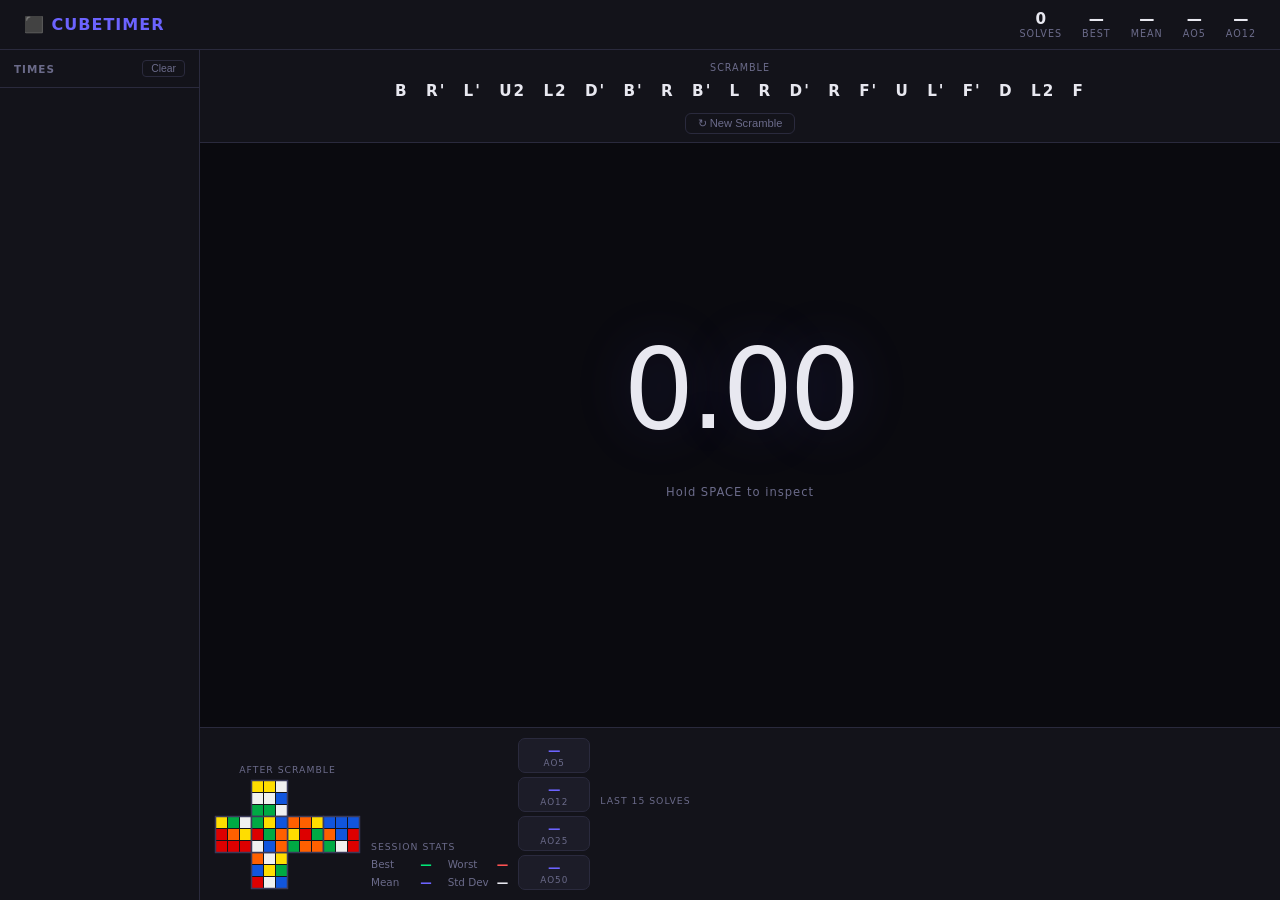
==== Final/index.html @ 97ad42c2 "Create index.html" ====
<!DOCTYPE html>
<html lang="en">
<head>
<meta charset="UTF-8">
<meta name="viewport" content="width=device-width, initial-scale=1.0">
<title>Rubik's Cube Timer</title>
<style>
  * { margin: 0; padding: 0; box-sizing: border-box; }
  :root {
    --bg: #0a0a0f; --surface: #13131a; --surface2: #1c1c28;
    --accent: #6c63ff; --accent2: #ff6584;
    --text: #e8e8f0; --muted: #6b6b8a; --green: #00e676;
    --red: #ff5252; --yellow: #ffd740; --border: #2a2a3d;
  }
  body { background:var(--bg); color:var(--text); font-family:'Segoe UI',system-ui,sans-serif; height:100vh; overflow:hidden; user-select:none; }
  #app { display:flex; flex-direction:column; height:100vh; }

  header {
    display:flex; align-items:center; justify-content:space-between;
    padding:10px 24px; background:var(--surface);
    border-bottom:1px solid var(--border); z-index:10; flex-shrink:0;
  }
  .logo { font-size:1rem; font-weight:700; color:var(--accent); letter-spacing:1px; }
  .session-stats { display:flex; gap:20px; }
  .stat { text-align:center; }
  .stat-val { font-size:.95rem; font-weight:700; }
  .stat-lbl { font-size:.6rem; color:var(--muted); text-transform:uppercase; letter-spacing:1px; }

  .main { display:flex; flex:1; overflow:hidden; }

  /* SIDEBAR */
  .sidebar {
    width:200px; min-width:200px; background:var(--surface);
    border-right:1px solid var(--border); display:flex; flex-direction:column; overflow:hidden;
  }
  .sidebar-header {
    padding:10px 14px; font-size:.65rem; font-weight:700; color:var(--muted);
    text-transform:uppercase; letter-spacing:1px; border-bottom:1px solid var(--border);
    display:flex; justify-content:space-between; align-items:center; flex-shrink:0;
  }
  .clear-btn {
    background:none; border:1px solid var(--border); color:var(--muted);
    padding:2px 8px; border-radius:4px; cursor:pointer; font-size:.65rem; transition:all .2s;
  }
  .clear-btn:hover { border-color:var(--red); color:var(--red); }
  .times-list { flex:1; overflow-y:auto; padding:6px; }
  .times-list::-webkit-scrollbar { width:4px; }
  .times-list::-webkit-scrollbar-thumb { background:var(--border); border-radius:2px; }
  .time-entry {
    display:flex; justify-content:space-between; align-items:center;
    padding:5px 8px; border-radius:6px; margin-bottom:3px;
    border:1px solid transparent; transition:background .15s;
  }
  .time-entry:hover { background:var(--surface2); border-color:var(--border); }
  .time-entry.best { border-color:rgba(0,230,118,.3); background:rgba(0,230,118,.05); }
  .time-entry.worst { border-color:rgba(255,82,82,.2); }
  .entry-num { font-size:.6rem; color:var(--muted); width:20px; }
  .entry-time { font-size:.82rem; font-weight:600; font-variant-numeric:tabular-nums; }
  .entry-time.best { color:var(--green); }
  .entry-time.worst { color:var(--red); }
  .entry-del { background:none; border:none; color:var(--muted); cursor:pointer; font-size:.7rem; padding:2px 4px; border-radius:3px; opacity:0; transition:opacity .2s; }
  .time-entry:hover .entry-del { opacity:1; }
  .entry-del:hover { color:var(--red); }

  /* CENTER */
  .center { flex:1; display:flex; flex-direction:column; align-items:center; overflow:hidden; position:relative; }

  /* TOP: scramble */
  .scramble-area {
    width:100%; padding:12px 20px 8px; text-align:center;
    background:var(--surface); border-bottom:1px solid var(--border); flex-shrink:0; z-index:5;
  }
  .scramble-label { font-size:.6rem; color:var(--muted); text-transform:uppercase; letter-spacing:1px; margin-bottom:4px; }
  .scramble-moves { font-size:.95rem; font-weight:600; letter-spacing:2px; line-height:1.7; }
  .scramble-move { display:inline-block; padding:1px 4px; margin:1px; border-radius:4px; transition:all .3s; }
  .scramble-move.highlight { background:var(--accent); color:white; }
  .new-scramble-btn {
    margin-top:6px; background:none; border:1px solid var(--border); color:var(--muted);
    padding:3px 12px; border-radius:6px; cursor:pointer; font-size:.7rem; transition:all .2s;
  }
  .new-scramble-btn:hover { border-color:var(--accent); color:var(--accent); }

  /* TIMER AREA */
  .timer-area {
    flex:1; display:flex; flex-direction:column; align-items:center; justify-content:center;
    position:relative; width:100%;
  }

  .inspect-ring {
    position:absolute; width:240px; height:240px; border-radius:50%;
    border:3px solid var(--border); pointer-events:none; opacity:0; transition:opacity .3s;
  }
  .inspect-ring.visible { opacity:1; }
  .inspect-ring svg { position:absolute; top:0; left:0; transform:rotate(-90deg); }
  .inspect-progress {
    stroke-dasharray:722; stroke-dashoffset:722;
    stroke:var(--yellow); stroke-width:3; fill:none; stroke-linecap:round; transition:stroke .3s;
  }

  .timer-display {
    font-size:7rem; font-weight:200; font-variant-numeric:tabular-nums;
    letter-spacing:-4px; line-height:1; color:var(--text);
    text-shadow:0 0 60px rgba(108,99,255,.2); transition:color .1s; position:relative; z-index:1;
  }
  .timer-display.ready { color:var(--green); text-shadow:0 0 60px rgba(0,230,118,.3); }
  .timer-display.inspecting { color:var(--yellow); text-shadow:0 0 60px rgba(255,215,64,.3); }

  .last-time-display { font-size:1.1rem; color:var(--muted); margin-top:6px; font-variant-numeric:tabular-nums; min-height:1.5em; }
  .last-time-display span { color:var(--accent2); font-weight:600; }

  .timer-hint { font-size:.72rem; color:var(--muted); margin-top:8px; letter-spacing:1px; }

  /* Penalty row — sits below hint, always visible space */
  .penalty-row { display:flex; gap:8px; margin-top:10px; min-height:28px; }
  .pen-btn {
    background:var(--surface); border:1px solid var(--border); color:var(--muted);
    padding:4px 14px; border-radius:6px; cursor:pointer; font-size:.7rem; transition:all .2s;
    visibility:hidden;
  }
  .pen-btn.show { visibility:visible; }
  .pen-btn:hover { border-color:var(--red); color:var(--red); }
  .pen-btn.active { background:var(--accent); color:white; border-color:var(--accent); }
  .pen-btn.active-red { background:var(--red); color:white; border-color:var(--red); }

  /* BOTTOM STRIP */
  .bottom-strip {
    display:flex; align-items:flex-end; width:100%;
    padding:10px 14px; gap:10px; flex-shrink:0; border-top:1px solid var(--border);
    background:var(--surface);
  }

  /* Cube net */
  .cube-net-wrap { flex-shrink:0; }
  .cube-net-label { font-size:.58rem; color:var(--muted); text-transform:uppercase; letter-spacing:1px; margin-bottom:4px; text-align:center; }
  #cubeCanvas { display:block; }

  /* Stats */
  .stats-panel { flex-shrink:0; }
  .stats-title { font-size:.58rem; color:var(--muted); text-transform:uppercase; letter-spacing:1px; margin-bottom:6px; }
  .stat-grid { display:grid; grid-template-columns:1fr 1fr; gap:4px 16px; }
  .stat-row { display:flex; justify-content:space-between; gap:8px; }
  .stat-row-lbl { font-size:.65rem; color:var(--muted); white-space:nowrap; }
  .stat-row-val { font-size:.72rem; font-weight:700; font-variant-numeric:tabular-nums; white-space:nowrap; }
  .stat-row-val.green { color:var(--green); }
  .stat-row-val.red { color:var(--red); }
  .stat-row-val.accent { color:var(--accent); }

  /* AO chips */
  .ao-chips { display:flex; flex-direction:column; gap:4px; flex-shrink:0; }
  .ao-chip { background:var(--surface2); border:1px solid var(--border); border-radius:7px; padding:4px 10px; text-align:center; min-width:72px; }
  .ao-chip-val { font-size:.78rem; font-weight:700; font-variant-numeric:tabular-nums; color:var(--accent); }
  .ao-chip-lbl { font-size:.55rem; color:var(--muted); text-transform:uppercase; letter-spacing:1px; }

  /* Graph */
  .graph-wrap { flex:1; min-width:0; }
  .graph-title { font-size:.58rem; color:var(--muted); text-transform:uppercase; letter-spacing:1px; margin-bottom:4px; }
  #graph { width:100%; height:80px; display:block; }
</style>
</head>
<body>
<div id="app">
  <header>
    <div class="logo">⬛ CUBETIMER</div>
    <div class="session-stats">
      <div class="stat"><div class="stat-val" id="hdr-count">0</div><div class="stat-lbl">Solves</div></div>
      <div class="stat"><div class="stat-val" id="hdr-best">—</div><div class="stat-lbl">Best</div></div>
      <div class="stat"><div class="stat-val" id="hdr-mean">—</div><div class="stat-lbl">Mean</div></div>
      <div class="stat"><div class="stat-val" id="hdr-ao5">—</div><div class="stat-lbl">Ao5</div></div>
      <div class="stat"><div class="stat-val" id="hdr-ao12">—</div><div class="stat-lbl">Ao12</div></div>
    </div>
  </header>

  <div class="main">
    <div class="sidebar">
      <div class="sidebar-header">
        Times
        <button class="clear-btn" id="clearBtn">Clear</button>
      </div>
      <div class="times-list" id="timesList"></div>
    </div>

    <div class="center" id="centerArea">
      <!-- SCRAMBLE TOP -->
      <div class="scramble-area">
        <div class="scramble-label">Scramble</div>
        <div class="scramble-moves" id="scrambleMoves"></div>
        <button class="new-scramble-btn" id="newScrambleBtn">↻ New Scramble</button>
      </div>

      <!-- TIMER MIDDLE -->
      <div class="timer-area" id="timerArea">
        <div class="inspect-ring" id="inspectRing">
          <svg width="240" height="240">
            <circle class="inspect-progress" id="inspectArc" cx="120" cy="120" r="115"/>
          </svg>
        </div>
        <div class="timer-display" id="timerDisplay">0.00</div>
        <div class="last-time-display" id="lastTimeDisplay"></div>
        <div class="timer-hint" id="timerHint">Hold SPACE to inspect</div>
        <div class="penalty-row" id="penaltyRow">
          <button class="pen-btn" id="pen-ok">OK</button>
          <button class="pen-btn" id="pen-plus2">+2</button>
          <button class="pen-btn" id="pen-dnf">DNF</button>
        </div>
      </div>

      <!-- BOTTOM STRIP -->
      <div class="bottom-strip">
        <!-- Cube Net -->
        <div class="cube-net-wrap">
          <div class="cube-net-label">After Scramble</div>
          <canvas id="cubeCanvas"></canvas>
        </div>

        <!-- Stats -->
        <div class="stats-panel">
          <div class="stats-title">Session Stats</div>
          <div class="stat-grid">
            <div class="stat-row"><span class="stat-row-lbl">Best</span><span class="stat-row-val green" id="s-best">—</span></div>
            <div class="stat-row"><span class="stat-row-lbl">Worst</span><span class="stat-row-val red" id="s-worst">—</span></div>
            <div class="stat-row"><span class="stat-row-lbl">Mean</span><span class="stat-row-val accent" id="s-mean">—</span></div>
            <div class="stat-row"><span class="stat-row-lbl">Std Dev</span><span class="stat-row-val" id="s-std">—</span></div>
          </div>
        </div>

        <!-- AO chips -->
        <div class="ao-chips">
          <div class="ao-chip"><div class="ao-chip-val" id="ao-ao5">—</div><div class="ao-chip-lbl">Ao5</div></div>
          <div class="ao-chip"><div class="ao-chip-val" id="ao-ao12">—</div><div class="ao-chip-lbl">Ao12</div></div>
          <div class="ao-chip"><div class="ao-chip-val" id="ao-ao25">—</div><div class="ao-chip-lbl">Ao25</div></div>
          <div class="ao-chip"><div class="ao-chip-val" id="ao-ao50">—</div><div class="ao-chip-lbl">Ao50</div></div>
        </div>

        <!-- Graph -->
        <div class="graph-wrap">
          <div class="graph-title">Last 15 Solves</div>
          <canvas id="graph"></canvas>
        </div>
      </div>
    </div>
  </div>
</div>

<script>
// ===== SCRAMBLE =====
const MOVES = ['U','D','L','R','F','B'];
const MODS = ['', "'", '2'];

function genScramble(len=20) {
  let moves=[], last=-1, secondLast=-1;
  for(let i=0;i<len;i++){
    let face;
    do { face=Math.floor(Math.random()*6); }
    while(face===last||(face%2===last%2&&Math.floor(face/2)===Math.floor(last/2)));
    secondLast=last; last=face;
    moves.push(MOVES[face]+MODS[Math.floor(Math.random()*3)]);
  }
  return moves;
}

// ===== CUBE STATE =====
class Cube {
  constructor(){ this.reset(); }
  reset(){ this.f=[...Array(6)].map((_,i)=>Array(9).fill(['U','D','L','R','F','B'][i])); }
  clone(){ const c=new Cube(); c.f=this.f.map(x=>[...x]); return c; }
  rotateCW(fi){ const f=this.f[fi]; this.f[fi]=[f[6],f[3],f[0],f[7],f[4],f[1],f[8],f[5],f[2]]; }
  rotateCCW(fi){ this.rotateCW(fi);this.rotateCW(fi);this.rotateCW(fi); }
  cycle(a,ai,b,bi,c,ci,d,di,cw=true){
    const g=(face,idx)=>idx.map(i=>this.f[face][i]);
    const s=(face,idx,v)=>idx.forEach((i,j)=>this.f[face][i]=v[j]);
    const [av,bv,cv,dv]=[g(a,ai),g(b,bi),g(c,ci),g(d,di)];
    if(cw){s(a,ai,dv);s(b,bi,av);s(c,ci,bv);s(d,di,cv);}
    else  {s(a,ai,bv);s(b,bi,cv);s(c,ci,dv);s(d,di,av);}
  }
  move(m){
    const cw=!m.includes("'"), double=m.includes('2'), base=m[0];
    for(let t=0;t<(double?2:1);t++) this._apply(base,cw);
  }
  _apply(b,cw){
    if(b==='U'){cw?this.rotateCW(0):this.rotateCCW(0);this.cycle(4,[0,1,2],3,[0,1,2],5,[8,7,6],2,[2,1,0],cw);}
    else if(b==='D'){cw?this.rotateCW(1):this.rotateCCW(1);this.cycle(2,[6,7,8],5,[2,1,0],3,[6,7,8],4,[6,7,8],cw);}
    else if(b==='L'){cw?this.rotateCW(2):this.rotateCCW(2);this.cycle(0,[0,3,6],4,[0,3,6],1,[0,3,6],5,[8,5,2],cw);}
    else if(b==='R'){cw?this.rotateCW(3):this.rotateCCW(3);this.cycle(5,[6,3,0],1,[2,5,8],4,[2,5,8],0,[2,5,8],cw);}
    else if(b==='F'){cw?this.rotateCW(4):this.rotateCCW(4);this.cycle(0,[6,7,8],3,[0,3,6],1,[2,1,0],2,[8,5,2],cw);}
    else if(b==='B'){cw?this.rotateCW(5):this.rotateCCW(5);this.cycle(2,[0,3,6],1,[6,7,8],3,[8,5,2],0,[2,1,0],cw);}
  }
  applyScramble(moves){ moves.forEach(m=>this.move(m)); }
}

// ===== CUBE NET RENDERER =====
const FCOLORS = {U:'#f0f0f0',D:'#ffdd00',L:'#ff6000',R:'#dd0000',F:'#00aa44',B:'#1155dd'};

function drawCubeNet(canvas, cube) {
  // Net layout (col, row) for a standard cross:
  //      U         col1, row0
  //   L  F  R  B   col0-3, row1
  //      D         col1, row2
  const sz = 11, gap = 1, fd = sz*3+gap*2;
  const netW = fd*4+gap*3, netH = fd*3+gap*2;
  canvas.width = netW+4; canvas.height = netH+4;
  const ctx = canvas.getContext('2d');
  ctx.clearRect(0,0,canvas.width,canvas.height);
  const ox=2, oy=2;

  const layout=[
    {fi:0,col:1,row:0},{fi:1,col:1,row:2},
    {fi:2,col:0,row:1},{fi:3,col:2,row:1},
    {fi:4,col:1,row:1},{fi:5,col:3,row:1}
  ];

  layout.forEach(({fi,col,row})=>{
    const fx=ox+col*(fd+gap), fy=oy+row*(fd+gap);
    for(let i=0;i<9;i++){
      const r=Math.floor(i/3), c=i%3;
      const x=fx+c*(sz+gap), y=fy+r*(sz+gap);
      ctx.fillStyle=FCOLORS[cube.f[fi][i]];
      ctx.fillRect(x,y,sz,sz);
    }
    // Face border
    ctx.strokeStyle='#3a3a5a'; ctx.lineWidth=1.5;
    ctx.strokeRect(fx-.5,fy-.5,fd+1,fd+1);
  });
}

// ===== STATE =====
let state='idle';
let startTime=0, elapsed=0, timerInterval=null;
let inspectInterval=null;
let spaceDown=false, holdTimeout=null;
let currentScramble=[];
let times=[];
let cube=new Cube();

const timerEl=document.getElementById('timerDisplay');
const hintEl=document.getElementById('timerHint');
const lastTimeEl=document.getElementById('lastTimeDisplay');
const inspectRingEl=document.getElementById('inspectRing');
const inspectArcEl=document.getElementById('inspectArc');
const scrambleMovesEl=document.getElementById('scrambleMoves');
const cubeCanvas=document.getElementById('cubeCanvas');
const penBtns=document.querySelectorAll('.pen-btn');

function fmt(ms, penalty){
  if(penalty==='DNF') return 'DNF';
  if(penalty==='+2') ms+=2000;
  if(ms<60000){ const s=Math.floor(ms/1000),c=Math.floor((ms%1000)/10); return `${s}.${c.toString().padStart(2,'0')}`; }
  const m=Math.floor(ms/60000),s=Math.floor((ms%60000)/1000),c=Math.floor((ms%1000)/10);
  return `${m}:${s.toString().padStart(2,'0')}.${c.toString().padStart(2,'0')}`;
}

function generateScramble(){
  currentScramble=genScramble(20);
  scrambleMovesEl.innerHTML=currentScramble.map((m,i)=>`<span class="scramble-move" id="sm${i}">${m}</span>`).join(' ');
  cube=new Cube();
  cube.applyScramble(currentScramble);
  drawCubeNet(cubeCanvas,cube);
}

// ===== TIMER =====
function startInspection(){
  state='inspecting';
  const inspectStart=Date.now();
  timerEl.className='timer-display inspecting';
  timerEl.textContent='15';
  hintEl.textContent='Release SPACE to start — Inspection: 15s';
  inspectRingEl.classList.add('visible');
  clearInterval(inspectInterval);
  inspectInterval=setInterval(()=>{
    const rem=Math.max(0,15-(Date.now()-inspectStart)/1000);
    const circ=722;
    inspectArcEl.style.strokeDashoffset=circ*(rem/15);
    inspectArcEl.style.stroke=rem<=3?'#ff5252':rem<=8?'#ff9800':'#ffd740';
    timerEl.textContent=Math.ceil(rem);
    if(rem<=0){ timerEl.textContent='DNF'; clearInterval(inspectInterval); }
  },50);
}

function startTimer(){
  clearInterval(inspectInterval);
  inspectRingEl.classList.remove('visible');
  inspectArcEl.style.strokeDashoffset=722;
  inspectArcEl.style.stroke='#ffd740';
  state='running';
  startTime=Date.now();
  timerEl.className='timer-display running';
  hintEl.textContent='Press any key to stop';
  penBtns.forEach(b=>b.classList.remove('show'));
  timerInterval=setInterval(()=>{ elapsed=Date.now()-startTime; timerEl.textContent=fmt(elapsed,null); },30);
}

function stopTimer(){
  clearInterval(timerInterval);
  elapsed=Date.now()-startTime;
  state='stopped';
  timerEl.className='timer-display';
  timerEl.textContent=fmt(elapsed,null);
  hintEl.textContent='Hold SPACE to inspect';
  times.push({raw:elapsed,penalty:null});
  // Show penalty buttons
  penBtns.forEach(b=>b.classList.add('show'));
  document.getElementById('pen-ok').classList.add('active');
  document.getElementById('pen-plus2').classList.remove('active','active-red');
  document.getElementById('pen-dnf').classList.remove('active','active-red');
  lastTimeEl.innerHTML=`Last: <span>${fmt(elapsed,null)}</span>`;
  updateStats(); renderTimes(); generateScramble();
}

function applyPenalty(p){
  if(!times.length) return;
  const e=times[times.length-1];
  e.penalty=p==='ok'?null:p;
  timerEl.textContent=fmt(e.raw,e.penalty);
  lastTimeEl.innerHTML=`Last: <span>${fmt(e.raw,e.penalty)}</span>`;
  document.getElementById('pen-ok').classList.toggle('active',p==='ok');
  document.getElementById('pen-plus2').classList.toggle('active',p==='+2');
  document.getElementById('pen-dnf').classList.toggle('active-red',p==='DNF');
  document.getElementById('pen-dnf').classList.toggle('active',false);
  updateStats(); renderTimes();
}

// ===== STATS =====
function getMs(e){ if(e.penalty==='DNF') return Infinity; return e.raw+(e.penalty==='+2'?2000:0); }

function calcAo(n,arr){
  if(arr.length<n) return null;
  const sl=arr.slice(-n).map(getMs);
  if(sl.filter(v=>v===Infinity).length>1) return Infinity;
  const s=[...sl].sort((a,b)=>a-b).slice(1,n-1);
  return s.reduce((a,b)=>a+b,0)/s.length;
}

function updateStats(){
  const valid=times.filter(t=>t.penalty!=='DNF').map(getMs);
  const best=valid.length?Math.min(...valid):null;
  const worst=valid.length?Math.max(...valid):null;
  const mean=valid.length?valid.reduce((a,b)=>a+b,0)/valid.length:null;
  const std=valid.length>1?Math.sqrt(valid.map(v=>(v-mean)**2).reduce((a,b)=>a+b)/valid.length):null;
  const ao5=calcAo(5,times), ao12=calcAo(12,times), ao25=calcAo(25,times), ao50=calcAo(50,times);
  const f=v=>v===null?'—':v===Infinity?'DNF':fmt(v,null);

  document.getElementById('s-best').textContent=f(best);
  document.getElementById('s-worst').textContent=f(worst);
  document.getElementById('s-mean').textContent=f(mean);
  document.getElementById('s-std').textContent=std!==null?fmt(std,null):'—';
  document.getElementById('ao-ao5').textContent=f(ao5);
  document.getElementById('ao-ao12').textContent=f(ao12);
  document.getElementById('ao-ao25').textContent=f(ao25);
  document.getElementById('ao-ao50').textContent=f(ao50);
  document.getElementById('hdr-count').textContent=times.length;
  document.getElementById('hdr-best').textContent=f(best);
  document.getElementById('hdr-mean').textContent=f(mean);
  document.getElementById('hdr-ao5').textContent=f(ao5);
  document.getElementById('hdr-ao12').textContent=f(ao12);
  drawGraph();
}

function renderTimes(){
  const list=document.getElementById('timesList');
  const validMs=times.filter(t=>t.penalty!=='DNF').map(getMs);
  const bestMs=validMs.length?Math.min(...validMs):null;
  const worstMs=validMs.length&&validMs.length>1?Math.max(...validMs):null;
  list.innerHTML=times.slice().reverse().map((t,ri)=>{
    const i=times.length-1-ri;
    const ms=getMs(t);
    const isBest=bestMs!==null&&t.penalty!=='DNF'&&ms===bestMs&&validMs.length>1;
    const isWorst=worstMs!==null&&t.penalty!=='DNF'&&ms===worstMs&&validMs.length>1;
    return `<div class="time-entry ${isBest?'best':''} ${isWorst?'worst':''}">
      <span class="entry-num">${i+1}</span>
      <span class="entry-time ${isBest?'best':''} ${isWorst?'worst':''}">${fmt(t.raw,t.penalty)}</span>
      <button class="entry-del" onclick="deleteTime(${i})">✕</button>
    </div>`;
  }).join('');
}

function deleteTime(i){ times.splice(i,1); updateStats(); renderTimes(); }

// ===== CLEAR =====
document.getElementById('clearBtn').onclick=()=>{
  if(confirm('Clear all times?')){
    times=[];
    timerEl.textContent='0.00';
    timerEl.className='timer-display';
    lastTimeEl.innerHTML='';
    penBtns.forEach(b=>{ b.classList.remove('show','active','active-red'); });
    state='idle';
    clearInterval(timerInterval); clearInterval(inspectInterval);
    inspectRingEl.classList.remove('visible');
    inspectArcEl.style.strokeDashoffset=722;
    hintEl.textContent='Hold SPACE to inspect';
    updateStats(); renderTimes();
  }
};

// ===== GRAPH =====
function drawGraph(){
  const canvas=document.getElementById('graph');
  const W=canvas.clientWidth||200, H=80;
  canvas.width=W; canvas.height=H;
  const ctx=canvas.getContext('2d');
  ctx.clearRect(0,0,W,H);
  const recent=times.slice(-15).filter(t=>t.penalty!=='DNF').map(getMs);
  if(recent.length<2) return;
  const mn=Math.min(...recent), mx=Math.max(...recent), range=mx-mn||1;
  const pts=recent.map((v,i)=>({x:8+i*(W-16)/(recent.length-1),y:H-8-(v-mn)/range*(H-16)}));
  ctx.strokeStyle='#2a2a3d'; ctx.lineWidth=.5;
  for(let y=0;y<H;y+=20){ctx.beginPath();ctx.moveTo(0,y);ctx.lineTo(W,y);ctx.stroke();}
  const grad=ctx.createLinearGradient(0,0,0,H);
  grad.addColorStop(0,'rgba(108,99,255,.3)'); grad.addColorStop(1,'rgba(108,99,255,0)');
  ctx.beginPath(); ctx.moveTo(pts[0].x,H);
  pts.forEach(p=>ctx.lineTo(p.x,p.y)); ctx.lineTo(pts[pts.length-1].x,H);
  ctx.closePath(); ctx.fillStyle=grad; ctx.fill();
  ctx.beginPath(); ctx.strokeStyle='#6c63ff'; ctx.lineWidth=2; ctx.lineJoin='round';
  pts.forEach((p,i)=>i===0?ctx.moveTo(p.x,p.y):ctx.lineTo(p.x,p.y)); ctx.stroke();
  pts.forEach(p=>{ctx.beginPath();ctx.arc(p.x,p.y,2.5,0,Math.PI*2);ctx.fillStyle='#6c63ff';ctx.fill();});
}

// ===== INPUT =====
document.addEventListener('keydown',e=>{
  if(e.repeat) return;
  if(state==='running'){ e.preventDefault(); stopTimer(); return; }
  if(e.code==='Space'){
    e.preventDefault();
    if(state==='idle'||state==='stopped'){
      spaceDown=true;
      clearTimeout(holdTimeout);
      startInspection();
      holdTimeout=setTimeout(()=>{
        if(spaceDown&&state==='inspecting'){
          timerEl.className='timer-display ready';
          timerEl.textContent='0.00';
          hintEl.textContent='Release SPACE to start';
          state='ready';
        }
      },300);
    }
  }
});

document.addEventListener('keyup',e=>{
  if(e.code==='Space'){
    e.preventDefault();
    spaceDown=false;
    clearTimeout(holdTimeout);
    if(state==='inspecting'||state==='ready') startTimer();
  }
});

// Touch
let touchHold=null;
document.getElementById('timerArea').addEventListener('touchstart',e=>{
  if(state==='running'){stopTimer();return;}
  if(state==='idle'||state==='stopped'){
    startInspection();
    touchHold=setTimeout(()=>{
      timerEl.className='timer-display ready';
      timerEl.textContent='0.00'; state='ready';
    },300);
  }
},{passive:true});
document.getElementById('timerArea').addEventListener('touchend',()=>{
  clearTimeout(touchHold);
  if(state==='inspecting'||state==='ready') startTimer();
},{passive:true});

document.getElementById('pen-ok').onclick=()=>applyPenalty('ok');
document.getElementById('pen-plus2').onclick=()=>applyPenalty('+2');
document.getElementById('pen-dnf').onclick=()=>applyPenalty('DNF');
document.getElementById('newScrambleBtn').onclick=e=>{e.stopPropagation();if(state!=='running')generateScramble();};

// ===== INIT =====
generateScramble();
updateStats();
</script>
</body>
</html>
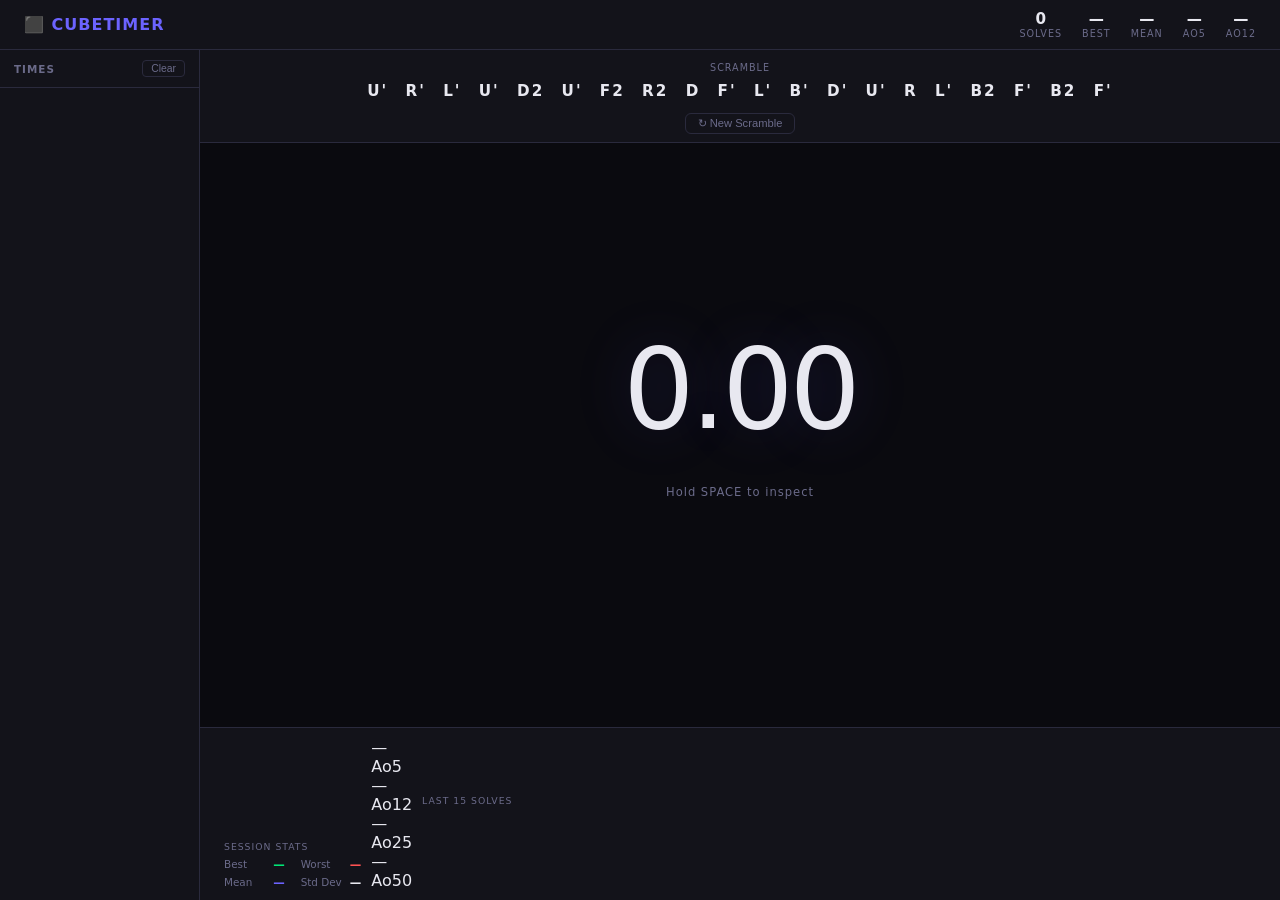
==== commit d7807c7b: "got rid of graph thingy" ====
--- a/Final/index.html
+++ b/Final/index.html
@@ -1,575 +1,128 @@
 <!DOCTYPE html>
 <html lang="en">
+
 <head>
-<meta charset="UTF-8">
-<meta name="viewport" content="width=device-width, initial-scale=1.0">
-<title>Rubik's Cube Timer</title>
-<style>
-  * { margin: 0; padding: 0; box-sizing: border-box; }
-  :root {
-    --bg: #0a0a0f; --surface: #13131a; --surface2: #1c1c28;
-    --accent: #6c63ff; --accent2: #ff6584;
-    --text: #e8e8f0; --muted: #6b6b8a; --green: #00e676;
-    --red: #ff5252; --yellow: #ffd740; --border: #2a2a3d;
-  }
-  body { background:var(--bg); color:var(--text); font-family:'Segoe UI',system-ui,sans-serif; height:100vh; overflow:hidden; user-select:none; }
-  #app { display:flex; flex-direction:column; height:100vh; }
+  <meta charset="UTF-8">
+  <meta name="viewport" content="width=device-width, initial-scale=1.0">
+  <title>Rubik's Cube Timer</title>
+  <link rel="stylesheet" href="styles.css">
 
-  header {
-    display:flex; align-items:center; justify-content:space-between;
-    padding:10px 24px; background:var(--surface);
-    border-bottom:1px solid var(--border); z-index:10; flex-shrink:0;
-  }
-  .logo { font-size:1rem; font-weight:700; color:var(--accent); letter-spacing:1px; }
-  .session-stats { display:flex; gap:20px; }
-  .stat { text-align:center; }
-  .stat-val { font-size:.95rem; font-weight:700; }
-  .stat-lbl { font-size:.6rem; color:var(--muted); text-transform:uppercase; letter-spacing:1px; }
+</head>
 
-  .main { display:flex; flex:1; overflow:hidden; }
+<body>
+  <div id="app">
+    <header>
+      <div class="logo">⬛ CUBETIMER</div>
+      <div class="session-stats">
+        <div class="stat">
+          <div class="stat-val" id="hdr-count">0</div>
+          <div class="stat-lbl">Solves</div>
+        </div>
+        <div class="stat">
+          <div class="stat-val" id="hdr-best">—</div>
+          <div class="stat-lbl">Best</div>
+        </div>
+        <div class="stat">
+          <div class="stat-val" id="hdr-mean">—</div>
+          <div class="stat-lbl">Mean</div>
+        </div>
+        <div class="stat">
+          <div class="stat-val" id="hdr-ao5">—</div>
+          <div class="stat-lbl">Ao5</div>
+        </div>
+        <div class="stat">
+          <div class="stat-val" id="hdr-ao12">—</div>
+          <div class="stat-lbl">Ao12</div>
+        </div>
+      </div>
+    </header>
 
-  /* SIDEBAR */
-  .sidebar {
-    width:200px; min-width:200px; background:var(--surface);
-    border-right:1px solid var(--border); display:flex; flex-direction:column; overflow:hidden;
-  }
-  .sidebar-header {
-    padding:10px 14px; font-size:.65rem; font-weight:700; color:var(--muted);
-    text-transform:uppercase; letter-spacing:1px; border-bottom:1px solid var(--border);
-    display:flex; justify-content:space-between; align-items:center; flex-shrink:0;
-  }
-  .clear-btn {
-    background:none; border:1px solid var(--border); color:var(--muted);
-    padding:2px 8px; border-radius:4px; cursor:pointer; font-size:.65rem; transition:all .2s;
-  }
-  .clear-btn:hover { border-color:var(--red); color:var(--red); }
-  .times-list { flex:1; overflow-y:auto; padding:6px; }
-  .times-list::-webkit-scrollbar { width:4px; }
-  .times-list::-webkit-scrollbar-thumb { background:var(--border); border-radius:2px; }
-  .time-entry {
-    display:flex; justify-content:space-between; align-items:center;
-    padding:5px 8px; border-radius:6px; margin-bottom:3px;
-    border:1px solid transparent; transition:background .15s;
-  }
-  .time-entry:hover { background:var(--surface2); border-color:var(--border); }
-  .time-entry.best { border-color:rgba(0,230,118,.3); background:rgba(0,230,118,.05); }
-  .time-entry.worst { border-color:rgba(255,82,82,.2); }
-  .entry-num { font-size:.6rem; color:var(--muted); width:20px; }
-  .entry-time { font-size:.82rem; font-weight:600; font-variant-numeric:tabular-nums; }
-  .entry-time.best { color:var(--green); }
-  .entry-time.worst { color:var(--red); }
-  .entry-del { background:none; border:none; color:var(--muted); cursor:pointer; font-size:.7rem; padding:2px 4px; border-radius:3px; opacity:0; transition:opacity .2s; }
-  .time-entry:hover .entry-del { opacity:1; }
-  .entry-del:hover { color:var(--red); }
-
-  /* CENTER */
-  .center { flex:1; display:flex; flex-direction:column; align-items:center; overflow:hidden; position:relative; }
-
-  /* TOP: scramble */
-  .scramble-area {
-    width:100%; padding:12px 20px 8px; text-align:center;
-    background:var(--surface); border-bottom:1px solid var(--border); flex-shrink:0; z-index:5;
-  }
-  .scramble-label { font-size:.6rem; color:var(--muted); text-transform:uppercase; letter-spacing:1px; margin-bottom:4px; }
-  .scramble-moves { font-size:.95rem; font-weight:600; letter-spacing:2px; line-height:1.7; }
-  .scramble-move { display:inline-block; padding:1px 4px; margin:1px; border-radius:4px; transition:all .3s; }
-  .scramble-move.highlight { background:var(--accent); color:white; }
-  .new-scramble-btn {
-    margin-top:6px; background:none; border:1px solid var(--border); color:var(--muted);
-    padding:3px 12px; border-radius:6px; cursor:pointer; font-size:.7rem; transition:all .2s;
-  }
-  .new-scramble-btn:hover { border-color:var(--accent); color:var(--accent); }
-
-  /* TIMER AREA */
-  .timer-area {
-    flex:1; display:flex; flex-direction:column; align-items:center; justify-content:center;
-    position:relative; width:100%;
-  }
-
-  .inspect-ring {
-    position:absolute; width:240px; height:240px; border-radius:50%;
-    border:3px solid var(--border); pointer-events:none; opacity:0; transition:opacity .3s;
-  }
-  .inspect-ring.visible { opacity:1; }
-  .inspect-ring svg { position:absolute; top:0; left:0; transform:rotate(-90deg); }
-  .inspect-progress {
-    stroke-dasharray:722; stroke-dashoffset:722;
-    stroke:var(--yellow); stroke-width:3; fill:none; stroke-linecap:round; transition:stroke .3s;
-  }
-
-  .timer-display {
-    font-size:7rem; font-weight:200; font-variant-numeric:tabular-nums;
-    letter-spacing:-4px; line-height:1; color:var(--text);
-    text-shadow:0 0 60px rgba(108,99,255,.2); transition:color .1s; position:relative; z-index:1;
-  }
-  .timer-display.ready { color:var(--green); text-shadow:0 0 60px rgba(0,230,118,.3); }
-  .timer-display.inspecting { color:var(--yellow); text-shadow:0 0 60px rgba(255,215,64,.3); }
-
-  .last-time-display { font-size:1.1rem; color:var(--muted); margin-top:6px; font-variant-numeric:tabular-nums; min-height:1.5em; }
-  .last-time-display span { color:var(--accent2); font-weight:600; }
-
-  .timer-hint { font-size:.72rem; color:var(--muted); margin-top:8px; letter-spacing:1px; }
-
-  /* Penalty row — sits below hint, always visible space */
-  .penalty-row { display:flex; gap:8px; margin-top:10px; min-height:28px; }
-  .pen-btn {
-    background:var(--surface); border:1px solid var(--border); color:var(--muted);
-    padding:4px 14px; border-radius:6px; cursor:pointer; font-size:.7rem; transition:all .2s;
-    visibility:hidden;
-  }
-  .pen-btn.show { visibility:visible; }
-  .pen-btn:hover { border-color:var(--red); color:var(--red); }
-  .pen-btn.active { background:var(--accent); color:white; border-color:var(--accent); }
-  .pen-btn.active-red { background:var(--red); color:white; border-color:var(--red); }
-
-  /* BOTTOM STRIP */
-  .bottom-strip {
-    display:flex; align-items:flex-end; width:100%;
-    padding:10px 14px; gap:10px; flex-shrink:0; border-top:1px solid var(--border);
-    background:var(--surface);
-  }
-
-  /* Cube net */
-  .cube-net-wrap { flex-shrink:0; }
-  .cube-net-label { font-size:.58rem; color:var(--muted); text-transform:uppercase; letter-spacing:1px; margin-bottom:4px; text-align:center; }
-  #cubeCanvas { display:block; }
-
-  /* Stats */
-  .stats-panel { flex-shrink:0; }
-  .stats-title { font-size:.58rem; color:var(--muted); text-transform:uppercase; letter-spacing:1px; margin-bottom:6px; }
-  .stat-grid { display:grid; grid-template-columns:1fr 1fr; gap:4px 16px; }
-  .stat-row { display:flex; justify-content:space-between; gap:8px; }
-  .stat-row-lbl { font-size:.65rem; color:var(--muted); white-space:nowrap; }
-  .stat-row-val { font-size:.72rem; font-weight:700; font-variant-numeric:tabular-nums; white-space:nowrap; }
-  .stat-row-val.green { color:var(--green); }
-  .stat-row-val.red { color:var(--red); }
-  .stat-row-val.accent { color:var(--accent); }
-
-  /* AO chips */
-  .ao-chips { display:flex; flex-direction:column; gap:4px; flex-shrink:0; }
-  .ao-chip { background:var(--surface2); border:1px solid var(--border); border-radius:7px; padding:4px 10px; text-align:center; min-width:72px; }
-  .ao-chip-val { font-size:.78rem; font-weight:700; font-variant-numeric:tabular-nums; color:var(--accent); }
-  .ao-chip-lbl { font-size:.55rem; color:var(--muted); text-transform:uppercase; letter-spacing:1px; }
-
-  /* Graph */
-  .graph-wrap { flex:1; min-width:0; }
-  .graph-title { font-size:.58rem; color:var(--muted); text-transform:uppercase; letter-spacing:1px; margin-bottom:4px; }
-  #graph { width:100%; height:80px; display:block; }
-</style>
-</head>
-<body>
-<div id="app">
-  <header>
-    <div class="logo">⬛ CUBETIMER</div>
-    <div class="session-stats">
-      <div class="stat"><div class="stat-val" id="hdr-count">0</div><div class="stat-lbl">Solves</div></div>
-      <div class="stat"><div class="stat-val" id="hdr-best">—</div><div class="stat-lbl">Best</div></div>
-      <div class="stat"><div class="stat-val" id="hdr-mean">—</div><div class="stat-lbl">Mean</div></div>
-      <div class="stat"><div class="stat-val" id="hdr-ao5">—</div><div class="stat-lbl">Ao5</div></div>
-      <div class="stat"><div class="stat-val" id="hdr-ao12">—</div><div class="stat-lbl">Ao12</div></div>
-    </div>
-  </header>
-
-  <div class="main">
-    <div class="sidebar">
-      <div class="sidebar-header">
-        Times
-        <button class="clear-btn" id="clearBtn">Clear</button>
-      </div>
-      <div class="times-list" id="timesList"></div>
-    </div>
-
-    <div class="center" id="centerArea">
-      <!-- SCRAMBLE TOP -->
-      <div class="scramble-area">
-        <div class="scramble-label">Scramble</div>
-        <div class="scramble-moves" id="scrambleMoves"></div>
-        <button class="new-scramble-btn" id="newScrambleBtn">↻ New Scramble</button>
+    <div class="main">
+      <div class="sidebar">
+        <div class="sidebar-header">
+          Times
+          <button class="clear-btn" id="clearBtn">Clear</button>
+        </div>
+        <div class="times-list" id="timesList"></div>
       </div>
 
-      <!-- TIMER MIDDLE -->
-      <div class="timer-area" id="timerArea">
-        <div class="inspect-ring" id="inspectRing">
-          <svg width="240" height="240">
-            <circle class="inspect-progress" id="inspectArc" cx="120" cy="120" r="115"/>
-          </svg>
-        </div>
-        <div class="timer-display" id="timerDisplay">0.00</div>
-        <div class="last-time-display" id="lastTimeDisplay"></div>
-        <div class="timer-hint" id="timerHint">Hold SPACE to inspect</div>
-        <div class="penalty-row" id="penaltyRow">
-          <button class="pen-btn" id="pen-ok">OK</button>
-          <button class="pen-btn" id="pen-plus2">+2</button>
-          <button class="pen-btn" id="pen-dnf">DNF</button>
-        </div>
-      </div>
-
-      <!-- BOTTOM STRIP -->
-      <div class="bottom-strip">
-        <!-- Cube Net -->
-        <div class="cube-net-wrap">
-          <div class="cube-net-label">After Scramble</div>
-          <canvas id="cubeCanvas"></canvas>
+      <div class="center" id="centerArea">
+        <!-- SCRAMBLE TOP -->
+        <div class="scramble-area">
+          <div class="scramble-label">Scramble</div>
+          <div class="scramble-moves" id="scrambleMoves"></div>
+          <button class="new-scramble-btn" id="newScrambleBtn">↻ New Scramble</button>
         </div>
 
-        <!-- Stats -->
-        <div class="stats-panel">
-          <div class="stats-title">Session Stats</div>
-          <div class="stat-grid">
-            <div class="stat-row"><span class="stat-row-lbl">Best</span><span class="stat-row-val green" id="s-best">—</span></div>
-            <div class="stat-row"><span class="stat-row-lbl">Worst</span><span class="stat-row-val red" id="s-worst">—</span></div>
-            <div class="stat-row"><span class="stat-row-lbl">Mean</span><span class="stat-row-val accent" id="s-mean">—</span></div>
-            <div class="stat-row"><span class="stat-row-lbl">Std Dev</span><span class="stat-row-val" id="s-std">—</span></div>
+        <!-- TIMER MIDDLE -->
+        <div class="timer-area" id="timerArea">
+          <div class="inspect-ring" id="inspectRing">
+            <svg width="240" height="240">
+              <circle class="inspect-progress" id="inspectArc" cx="120" cy="120" r="115" />
+            </svg>
+          </div>
+          <div class="timer-display" id="timerDisplay">0.00</div>
+          <div class="last-time-display" id="lastTimeDisplay"></div>
+          <div class="timer-hint" id="timerHint">Hold SPACE to inspect</div>
+          <div class="penalty-row" id="penaltyRow">
+            <button class="pen-btn" id="pen-ok">OK</button>
+            <button class="pen-btn" id="pen-plus2">+2</button>
+            <button class="pen-btn" id="pen-dnf">DNF</button>
           </div>
         </div>
 
-        <!-- AO chips -->
-        <div class="ao-chips">
-          <div class="ao-chip"><div class="ao-chip-val" id="ao-ao5">—</div><div class="ao-chip-lbl">Ao5</div></div>
-          <div class="ao-chip"><div class="ao-chip-val" id="ao-ao12">—</div><div class="ao-chip-lbl">Ao12</div></div>
-          <div class="ao-chip"><div class="ao-chip-val" id="ao-ao25">—</div><div class="ao-chip-lbl">Ao25</div></div>
-          <div class="ao-chip"><div class="ao-chip-val" id="ao-ao50">—</div><div class="ao-chip-lbl">Ao50</div></div>
-        </div>
+        <!-- BOTTOM STRIP -->
+        <div class="bottom-strip">
+          <!-- Cube Net -->
+          <div class="cube-net-wrap">
 
-        <!-- Graph -->
-        <div class="graph-wrap">
-          <div class="graph-title">Last 15 Solves</div>
-          <canvas id="graph"></canvas>
+          </div>
+
+          <!-- Stats -->
+          <div class="stats-panel">
+            <div class="stats-title">Session Stats</div>
+            <div class="stat-grid">
+              <div class="stat-row"><span class="stat-row-lbl">Best</span><span class="stat-row-val green"
+                  id="s-best">—</span></div>
+              <div class="stat-row"><span class="stat-row-lbl">Worst</span><span class="stat-row-val red"
+                  id="s-worst">—</span></div>
+              <div class="stat-row"><span class="stat-row-lbl">Mean</span><span class="stat-row-val accent"
+                  id="s-mean">—</span></div>
+              <div class="stat-row"><span class="stat-row-lbl">Std Dev</span><span class="stat-row-val"
+                  id="s-std">—</span></div>
+            </div>
+          </div>
+
+          <!-- AO chips -->
+          <div class="ao-chips">
+            <div class="ao-chip">
+              <div class="ao-chip-val" id="ao-ao5">—</div>
+              <div class="ao-chip-lbl">Ao5</div>
+            </div>
+            <div class="ao-chip">
+              <div class="ao-chip-val" id="ao-ao12">—</div>
+              <div class="ao-chip-lbl">Ao12</div>
+            </div>
+            <div class="ao-chip">
+              <div class="ao-chip-val" id="ao-ao25">—</div>
+              <div class="ao-chip-lbl">Ao25</div>
+            </div>
+            <div class="ao-chip">
+              <div class="ao-chip-val" id="ao-ao50">—</div>
+              <div class="ao-chip-lbl">Ao50</div>
+            </div>
+          </div>
+
+          <!-- Graph -->
+          <div class="graph-wrap">
+            <div class="graph-title">Last 15 Solves</div>
+            <canvas id="graph"></canvas>
+          </div>
         </div>
       </div>
     </div>
   </div>
-</div>
+  <script src="script.js"></script>
+</body>
 
-<script>
-// ===== SCRAMBLE =====
-const MOVES = ['U','D','L','R','F','B'];
-const MODS = ['', "'", '2'];
-
-function genScramble(len=20) {
-  let moves=[], last=-1, secondLast=-1;
-  for(let i=0;i<len;i++){
-    let face;
-    do { face=Math.floor(Math.random()*6); }
-    while(face===last||(face%2===last%2&&Math.floor(face/2)===Math.floor(last/2)));
-    secondLast=last; last=face;
-    moves.push(MOVES[face]+MODS[Math.floor(Math.random()*3)]);
-  }
-  return moves;
-}
-
-// ===== CUBE STATE =====
-class Cube {
-  constructor(){ this.reset(); }
-  reset(){ this.f=[...Array(6)].map((_,i)=>Array(9).fill(['U','D','L','R','F','B'][i])); }
-  clone(){ const c=new Cube(); c.f=this.f.map(x=>[...x]); return c; }
-  rotateCW(fi){ const f=this.f[fi]; this.f[fi]=[f[6],f[3],f[0],f[7],f[4],f[1],f[8],f[5],f[2]]; }
-  rotateCCW(fi){ this.rotateCW(fi);this.rotateCW(fi);this.rotateCW(fi); }
-  cycle(a,ai,b,bi,c,ci,d,di,cw=true){
-    const g=(face,idx)=>idx.map(i=>this.f[face][i]);
-    const s=(face,idx,v)=>idx.forEach((i,j)=>this.f[face][i]=v[j]);
-    const [av,bv,cv,dv]=[g(a,ai),g(b,bi),g(c,ci),g(d,di)];
-    if(cw){s(a,ai,dv);s(b,bi,av);s(c,ci,bv);s(d,di,cv);}
-    else  {s(a,ai,bv);s(b,bi,cv);s(c,ci,dv);s(d,di,av);}
-  }
-  move(m){
-    const cw=!m.includes("'"), double=m.includes('2'), base=m[0];
-    for(let t=0;t<(double?2:1);t++) this._apply(base,cw);
-  }
-  _apply(b,cw){
-    if(b==='U'){cw?this.rotateCW(0):this.rotateCCW(0);this.cycle(4,[0,1,2],3,[0,1,2],5,[8,7,6],2,[2,1,0],cw);}
-    else if(b==='D'){cw?this.rotateCW(1):this.rotateCCW(1);this.cycle(2,[6,7,8],5,[2,1,0],3,[6,7,8],4,[6,7,8],cw);}
-    else if(b==='L'){cw?this.rotateCW(2):this.rotateCCW(2);this.cycle(0,[0,3,6],4,[0,3,6],1,[0,3,6],5,[8,5,2],cw);}
-    else if(b==='R'){cw?this.rotateCW(3):this.rotateCCW(3);this.cycle(5,[6,3,0],1,[2,5,8],4,[2,5,8],0,[2,5,8],cw);}
-    else if(b==='F'){cw?this.rotateCW(4):this.rotateCCW(4);this.cycle(0,[6,7,8],3,[0,3,6],1,[2,1,0],2,[8,5,2],cw);}
-    else if(b==='B'){cw?this.rotateCW(5):this.rotateCCW(5);this.cycle(2,[0,3,6],1,[6,7,8],3,[8,5,2],0,[2,1,0],cw);}
-  }
-  applyScramble(moves){ moves.forEach(m=>this.move(m)); }
-}
-
-// ===== CUBE NET RENDERER =====
-const FCOLORS = {U:'#f0f0f0',D:'#ffdd00',L:'#ff6000',R:'#dd0000',F:'#00aa44',B:'#1155dd'};
-
-function drawCubeNet(canvas, cube) {
-  // Net layout (col, row) for a standard cross:
-  //      U         col1, row0
-  //   L  F  R  B   col0-3, row1
-  //      D         col1, row2
-  const sz = 11, gap = 1, fd = sz*3+gap*2;
-  const netW = fd*4+gap*3, netH = fd*3+gap*2;
-  canvas.width = netW+4; canvas.height = netH+4;
-  const ctx = canvas.getContext('2d');
-  ctx.clearRect(0,0,canvas.width,canvas.height);
-  const ox=2, oy=2;
-
-  const layout=[
-    {fi:0,col:1,row:0},{fi:1,col:1,row:2},
-    {fi:2,col:0,row:1},{fi:3,col:2,row:1},
-    {fi:4,col:1,row:1},{fi:5,col:3,row:1}
-  ];
-
-  layout.forEach(({fi,col,row})=>{
-    const fx=ox+col*(fd+gap), fy=oy+row*(fd+gap);
-    for(let i=0;i<9;i++){
-      const r=Math.floor(i/3), c=i%3;
-      const x=fx+c*(sz+gap), y=fy+r*(sz+gap);
-      ctx.fillStyle=FCOLORS[cube.f[fi][i]];
-      ctx.fillRect(x,y,sz,sz);
-    }
-    // Face border
-    ctx.strokeStyle='#3a3a5a'; ctx.lineWidth=1.5;
-    ctx.strokeRect(fx-.5,fy-.5,fd+1,fd+1);
-  });
-}
-
-// ===== STATE =====
-let state='idle';
-let startTime=0, elapsed=0, timerInterval=null;
-let inspectInterval=null;
-let spaceDown=false, holdTimeout=null;
-let currentScramble=[];
-let times=[];
-let cube=new Cube();
-
-const timerEl=document.getElementById('timerDisplay');
-const hintEl=document.getElementById('timerHint');
-const lastTimeEl=document.getElementById('lastTimeDisplay');
-const inspectRingEl=document.getElementById('inspectRing');
-const inspectArcEl=document.getElementById('inspectArc');
-const scrambleMovesEl=document.getElementById('scrambleMoves');
-const cubeCanvas=document.getElementById('cubeCanvas');
-const penBtns=document.querySelectorAll('.pen-btn');
-
-function fmt(ms, penalty){
-  if(penalty==='DNF') return 'DNF';
-  if(penalty==='+2') ms+=2000;
-  if(ms<60000){ const s=Math.floor(ms/1000),c=Math.floor((ms%1000)/10); return `${s}.${c.toString().padStart(2,'0')}`; }
-  const m=Math.floor(ms/60000),s=Math.floor((ms%60000)/1000),c=Math.floor((ms%1000)/10);
-  return `${m}:${s.toString().padStart(2,'0')}.${c.toString().padStart(2,'0')}`;
-}
-
-function generateScramble(){
-  currentScramble=genScramble(20);
-  scrambleMovesEl.innerHTML=currentScramble.map((m,i)=>`<span class="scramble-move" id="sm${i}">${m}</span>`).join(' ');
-  cube=new Cube();
-  cube.applyScramble(currentScramble);
-  drawCubeNet(cubeCanvas,cube);
-}
-
-// ===== TIMER =====
-function startInspection(){
-  state='inspecting';
-  const inspectStart=Date.now();
-  timerEl.className='timer-display inspecting';
-  timerEl.textContent='15';
-  hintEl.textContent='Release SPACE to start — Inspection: 15s';
-  inspectRingEl.classList.add('visible');
-  clearInterval(inspectInterval);
-  inspectInterval=setInterval(()=>{
-    const rem=Math.max(0,15-(Date.now()-inspectStart)/1000);
-    const circ=722;
-    inspectArcEl.style.strokeDashoffset=circ*(rem/15);
-    inspectArcEl.style.stroke=rem<=3?'#ff5252':rem<=8?'#ff9800':'#ffd740';
-    timerEl.textContent=Math.ceil(rem);
-    if(rem<=0){ timerEl.textContent='DNF'; clearInterval(inspectInterval); }
-  },50);
-}
-
-function startTimer(){
-  clearInterval(inspectInterval);
-  inspectRingEl.classList.remove('visible');
-  inspectArcEl.style.strokeDashoffset=722;
-  inspectArcEl.style.stroke='#ffd740';
-  state='running';
-  startTime=Date.now();
-  timerEl.className='timer-display running';
-  hintEl.textContent='Press any key to stop';
-  penBtns.forEach(b=>b.classList.remove('show'));
-  timerInterval=setInterval(()=>{ elapsed=Date.now()-startTime; timerEl.textContent=fmt(elapsed,null); },30);
-}
-
-function stopTimer(){
-  clearInterval(timerInterval);
-  elapsed=Date.now()-startTime;
-  state='stopped';
-  timerEl.className='timer-display';
-  timerEl.textContent=fmt(elapsed,null);
-  hintEl.textContent='Hold SPACE to inspect';
-  times.push({raw:elapsed,penalty:null});
-  // Show penalty buttons
-  penBtns.forEach(b=>b.classList.add('show'));
-  document.getElementById('pen-ok').classList.add('active');
-  document.getElementById('pen-plus2').classList.remove('active','active-red');
-  document.getElementById('pen-dnf').classList.remove('active','active-red');
-  lastTimeEl.innerHTML=`Last: <span>${fmt(elapsed,null)}</span>`;
-  updateStats(); renderTimes(); generateScramble();
-}
-
-function applyPenalty(p){
-  if(!times.length) return;
-  const e=times[times.length-1];
-  e.penalty=p==='ok'?null:p;
-  timerEl.textContent=fmt(e.raw,e.penalty);
-  lastTimeEl.innerHTML=`Last: <span>${fmt(e.raw,e.penalty)}</span>`;
-  document.getElementById('pen-ok').classList.toggle('active',p==='ok');
-  document.getElementById('pen-plus2').classList.toggle('active',p==='+2');
-  document.getElementById('pen-dnf').classList.toggle('active-red',p==='DNF');
-  document.getElementById('pen-dnf').classList.toggle('active',false);
-  updateStats(); renderTimes();
-}
-
-// ===== STATS =====
-function getMs(e){ if(e.penalty==='DNF') return Infinity; return e.raw+(e.penalty==='+2'?2000:0); }
-
-function calcAo(n,arr){
-  if(arr.length<n) return null;
-  const sl=arr.slice(-n).map(getMs);
-  if(sl.filter(v=>v===Infinity).length>1) return Infinity;
-  const s=[...sl].sort((a,b)=>a-b).slice(1,n-1);
-  return s.reduce((a,b)=>a+b,0)/s.length;
-}
-
-function updateStats(){
-  const valid=times.filter(t=>t.penalty!=='DNF').map(getMs);
-  const best=valid.length?Math.min(...valid):null;
-  const worst=valid.length?Math.max(...valid):null;
-  const mean=valid.length?valid.reduce((a,b)=>a+b,0)/valid.length:null;
-  const std=valid.length>1?Math.sqrt(valid.map(v=>(v-mean)**2).reduce((a,b)=>a+b)/valid.length):null;
-  const ao5=calcAo(5,times), ao12=calcAo(12,times), ao25=calcAo(25,times), ao50=calcAo(50,times);
-  const f=v=>v===null?'—':v===Infinity?'DNF':fmt(v,null);
-
-  document.getElementById('s-best').textContent=f(best);
-  document.getElementById('s-worst').textContent=f(worst);
-  document.getElementById('s-mean').textContent=f(mean);
-  document.getElementById('s-std').textContent=std!==null?fmt(std,null):'—';
-  document.getElementById('ao-ao5').textContent=f(ao5);
-  document.getElementById('ao-ao12').textContent=f(ao12);
-  document.getElementById('ao-ao25').textContent=f(ao25);
-  document.getElementById('ao-ao50').textContent=f(ao50);
-  document.getElementById('hdr-count').textContent=times.length;
-  document.getElementById('hdr-best').textContent=f(best);
-  document.getElementById('hdr-mean').textContent=f(mean);
-  document.getElementById('hdr-ao5').textContent=f(ao5);
-  document.getElementById('hdr-ao12').textContent=f(ao12);
-  drawGraph();
-}
-
-function renderTimes(){
-  const list=document.getElementById('timesList');
-  const validMs=times.filter(t=>t.penalty!=='DNF').map(getMs);
-  const bestMs=validMs.length?Math.min(...validMs):null;
-  const worstMs=validMs.length&&validMs.length>1?Math.max(...validMs):null;
-  list.innerHTML=times.slice().reverse().map((t,ri)=>{
-    const i=times.length-1-ri;
-    const ms=getMs(t);
-    const isBest=bestMs!==null&&t.penalty!=='DNF'&&ms===bestMs&&validMs.length>1;
-    const isWorst=worstMs!==null&&t.penalty!=='DNF'&&ms===worstMs&&validMs.length>1;
-    return `<div class="time-entry ${isBest?'best':''} ${isWorst?'worst':''}">
-      <span class="entry-num">${i+1}</span>
-      <span class="entry-time ${isBest?'best':''} ${isWorst?'worst':''}">${fmt(t.raw,t.penalty)}</span>
-      <button class="entry-del" onclick="deleteTime(${i})">✕</button>
-    </div>`;
-  }).join('');
-}
-
-function deleteTime(i){ times.splice(i,1); updateStats(); renderTimes(); }
-
-// ===== CLEAR =====
-document.getElementById('clearBtn').onclick=()=>{
-  if(confirm('Clear all times?')){
-    times=[];
-    timerEl.textContent='0.00';
-    timerEl.className='timer-display';
-    lastTimeEl.innerHTML='';
-    penBtns.forEach(b=>{ b.classList.remove('show','active','active-red'); });
-    state='idle';
-    clearInterval(timerInterval); clearInterval(inspectInterval);
-    inspectRingEl.classList.remove('visible');
-    inspectArcEl.style.strokeDashoffset=722;
-    hintEl.textContent='Hold SPACE to inspect';
-    updateStats(); renderTimes();
-  }
-};
-
-// ===== GRAPH =====
-function drawGraph(){
-  const canvas=document.getElementById('graph');
-  const W=canvas.clientWidth||200, H=80;
-  canvas.width=W; canvas.height=H;
-  const ctx=canvas.getContext('2d');
-  ctx.clearRect(0,0,W,H);
-  const recent=times.slice(-15).filter(t=>t.penalty!=='DNF').map(getMs);
-  if(recent.length<2) return;
-  const mn=Math.min(...recent), mx=Math.max(...recent), range=mx-mn||1;
-  const pts=recent.map((v,i)=>({x:8+i*(W-16)/(recent.length-1),y:H-8-(v-mn)/range*(H-16)}));
-  ctx.strokeStyle='#2a2a3d'; ctx.lineWidth=.5;
-  for(let y=0;y<H;y+=20){ctx.beginPath();ctx.moveTo(0,y);ctx.lineTo(W,y);ctx.stroke();}
-  const grad=ctx.createLinearGradient(0,0,0,H);
-  grad.addColorStop(0,'rgba(108,99,255,.3)'); grad.addColorStop(1,'rgba(108,99,255,0)');
-  ctx.beginPath(); ctx.moveTo(pts[0].x,H);
-  pts.forEach(p=>ctx.lineTo(p.x,p.y)); ctx.lineTo(pts[pts.length-1].x,H);
-  ctx.closePath(); ctx.fillStyle=grad; ctx.fill();
-  ctx.beginPath(); ctx.strokeStyle='#6c63ff'; ctx.lineWidth=2; ctx.lineJoin='round';
-  pts.forEach((p,i)=>i===0?ctx.moveTo(p.x,p.y):ctx.lineTo(p.x,p.y)); ctx.stroke();
-  pts.forEach(p=>{ctx.beginPath();ctx.arc(p.x,p.y,2.5,0,Math.PI*2);ctx.fillStyle='#6c63ff';ctx.fill();});
-}
-
-// ===== INPUT =====
-document.addEventListener('keydown',e=>{
-  if(e.repeat) return;
-  if(state==='running'){ e.preventDefault(); stopTimer(); return; }
-  if(e.code==='Space'){
-    e.preventDefault();
-    if(state==='idle'||state==='stopped'){
-      spaceDown=true;
-      clearTimeout(holdTimeout);
-      startInspection();
-      holdTimeout=setTimeout(()=>{
-        if(spaceDown&&state==='inspecting'){
-          timerEl.className='timer-display ready';
-          timerEl.textContent='0.00';
-          hintEl.textContent='Release SPACE to start';
-          state='ready';
-        }
-      },300);
-    }
-  }
-});
-
-document.addEventListener('keyup',e=>{
-  if(e.code==='Space'){
-    e.preventDefault();
-    spaceDown=false;
-    clearTimeout(holdTimeout);
-    if(state==='inspecting'||state==='ready') startTimer();
-  }
-});
-
-// Touch
-let touchHold=null;
-document.getElementById('timerArea').addEventListener('touchstart',e=>{
-  if(state==='running'){stopTimer();return;}
-  if(state==='idle'||state==='stopped'){
-    startInspection();
-    touchHold=setTimeout(()=>{
-      timerEl.className='timer-display ready';
-      timerEl.textContent='0.00'; state='ready';
-    },300);
-  }
-},{passive:true});
-document.getElementById('timerArea').addEventListener('touchend',()=>{
-  clearTimeout(touchHold);
-  if(state==='inspecting'||state==='ready') startTimer();
-},{passive:true});
-
-document.getElementById('pen-ok').onclick=()=>applyPenalty('ok');
-document.getElementById('pen-plus2').onclick=()=>applyPenalty('+2');
-document.getElementById('pen-dnf').onclick=()=>applyPenalty('DNF');
-document.getElementById('newScrambleBtn').onclick=e=>{e.stopPropagation();if(state!=='running')generateScramble();};
-
-// ===== INIT =====
-generateScramble();
-updateStats();
-</script>
-</body>
 </html>
--- a/Final/styles.css
+++ b/Final/styles.css
@@ -0,0 +1,493 @@
+* {
+    margin: 0;
+    padding: 0;
+    box-sizing: border-box;
+}
+
+:root {
+    --bg: #0a0a0f;
+    --surface: #13131a;
+    --surface2: #1c1c28;
+    --accent: #6c63ff;
+    --accent2: #ff6584;
+    --text: #e8e8f0;
+    --muted: #6b6b8a;
+    --green: #00e676;
+    --red: #ff5252;
+    --yellow: #ffd740;
+    --border: #2a2a3d;
+}
+
+body {
+    background: var(--bg);
+    color: var(--text);
+    font-family: 'Segoe UI', system-ui, sans-serif;
+    height: 100vh;
+    overflow: hidden;
+    user-select: none;
+}
+
+#app {
+    display: flex;
+    flex-direction: column;
+    height: 100vh;
+}
+
+header {
+    display: flex;
+    align-items: center;
+    justify-content: space-between;
+    padding: 10px 24px;
+    background: var(--surface);
+    border-bottom: 1px solid var(--border);
+    z-index: 10;
+    flex-shrink: 0;
+}
+
+.logo {
+    font-size: 1rem;
+    font-weight: 700;
+    color: var(--accent);
+    letter-spacing: 1px;
+}
+
+.session-stats {
+    display: flex;
+    gap: 20px;
+}
+
+.stat {
+    text-align: center;
+}
+
+.stat-val {
+    font-size: .95rem;
+    font-weight: 700;
+}
+
+.stat-lbl {
+    font-size: .6rem;
+    color: var(--muted);
+    text-transform: uppercase;
+    letter-spacing: 1px;
+}
+
+.main {
+    display: flex;
+    flex: 1;
+    overflow: hidden;
+}
+
+/* SIDEBAR */
+.sidebar {
+    width: 200px;
+    min-width: 200px;
+    background: var(--surface);
+    border-right: 1px solid var(--border);
+    display: flex;
+    flex-direction: column;
+    overflow: hidden;
+}
+
+.sidebar-header {
+    padding: 10px 14px;
+    font-size: .65rem;
+    font-weight: 700;
+    color: var(--muted);
+    text-transform: uppercase;
+    letter-spacing: 1px;
+    border-bottom: 1px solid var(--border);
+    display: flex;
+    justify-content: space-between;
+    align-items: center;
+    flex-shrink: 0;
+}
+
+.clear-btn {
+    background: none;
+    border: 1px solid var(--border);
+    color: var(--muted);
+    padding: 2px 8px;
+    border-radius: 4px;
+    cursor: pointer;
+    font-size: .65rem;
+    transition: all .2s;
+}
+
+.clear-btn:hover {
+    border-color: var(--red);
+    color: var(--red);
+}
+
+.times-list {
+    flex: 1;
+    overflow-y: auto;
+    padding: 6px;
+}
+
+.times-list::-webkit-scrollbar {
+    width: 4px;
+}
+
+.times-list::-webkit-scrollbar-thumb {
+    background: var(--border);
+    border-radius: 2px;
+}
+
+.time-entry {
+    display: flex;
+    justify-content: space-between;
+    align-items: center;
+    padding: 5px 8px;
+    border-radius: 6px;
+    margin-bottom: 3px;
+    border: 1px solid transparent;
+    transition: background .15s;
+}
+
+.time-entry:hover {
+    background: var(--surface2);
+    border-color: var(--border);
+}
+
+.time-entry.best {
+    border-color: rgba(0, 230, 118, .3);
+    background: rgba(0, 230, 118, .05);
+}
+
+.time-entry.worst {
+    border-color: rgba(255, 82, 82, .2);
+}
+
+.entry-num {
+    font-size: .6rem;
+    color: var(--muted);
+    width: 20px;
+}
+
+.entry-time {
+    font-size: .82rem;
+    font-weight: 600;
+    font-variant-numeric: tabular-nums;
+}
+
+.entry-time.best {
+    color: var(--green);
+}
+
+.entry-time.worst {
+    color: var(--red);
+}
+
+.entry-del {
+    background: none;
+    border: none;
+    color: var(--muted);
+    cursor: pointer;
+    font-size: .7rem;
+    padding: 2px 4px;
+    border-radius: 3px;
+    opacity: 0;
+    transition: opacity .2s;
+}
+
+.time-entry:hover .entry-del {
+    opacity: 1;
+}
+
+.entry-del:hover {
+    color: var(--red);
+}
+
+/* CENTER */
+.center {
+    flex: 1;
+    display: flex;
+    flex-direction: column;
+    align-items: center;
+    overflow: hidden;
+    position: relative;
+}
+
+/* TOP: scramble */
+.scramble-area {
+    width: 100%;
+    padding: 12px 20px 8px;
+    text-align: center;
+    background: var(--surface);
+    border-bottom: 1px solid var(--border);
+    flex-shrink: 0;
+    z-index: 5;
+}
+
+.scramble-label {
+    font-size: .6rem;
+    color: var(--muted);
+    text-transform: uppercase;
+    letter-spacing: 1px;
+    margin-bottom: 4px;
+}
+
+.scramble-moves {
+    font-size: .95rem;
+    font-weight: 600;
+    letter-spacing: 2px;
+    line-height: 1.7;
+}
+
+.scramble-move {
+    display: inline-block;
+    padding: 1px 4px;
+    margin: 1px;
+    border-radius: 4px;
+    transition: all .3s;
+}
+
+.scramble-move.highlight {
+    background: var(--accent);
+    color: white;
+}
+
+.new-scramble-btn {
+    margin-top: 6px;
+    background: none;
+    border: 1px solid var(--border);
+    color: var(--muted);
+    padding: 3px 12px;
+    border-radius: 6px;
+    cursor: pointer;
+    font-size: .7rem;
+    transition: all .2s;
+}
+
+.new-scramble-btn:hover {
+    border-color: var(--accent);
+    color: var(--accent);
+}
+
+/* TIMER AREA */
+.timer-area {
+    flex: 1;
+    display: flex;
+    flex-direction: column;
+    align-items: center;
+    justify-content: center;
+    position: relative;
+    width: 100%;
+}
+
+.inspect-ring {
+    position: absolute;
+    width: 240px;
+    height: 240px;
+    border-radius: 50%;
+    border: 3px solid var(--border);
+    pointer-events: none;
+    opacity: 0;
+    transition: opacity .3s;
+}
+
+.inspect-ring.visible {
+    opacity: 1;
+}
+
+.inspect-ring svg {
+    position: absolute;
+    top: 0;
+    left: 0;
+    transform: rotate(-90deg);
+}
+
+.inspect-progress {
+    stroke-dasharray: 722;
+    stroke-dashoffset: 722;
+    stroke: var(--yellow);
+    stroke-width: 3;
+    fill: none;
+    stroke-linecap: round;
+    transition: stroke .3s;
+}
+
+.timer-display {
+    font-size: 7rem;
+    font-weight: 200;
+    font-variant-numeric: tabular-nums;
+    letter-spacing: -4px;
+    line-height: 1;
+    color: var(--text);
+    text-shadow: 0 0 60px rgba(108, 99, 255, .2);
+    transition: color .1s;
+    position: relative;
+    z-index: 1;
+}
+
+.timer-display.ready {
+    color: var(--green);
+    text-shadow: 0 0 60px rgba(0, 230, 118, .3);
+}
+
+.timer-display.inspecting {
+    color: var(--yellow);
+    text-shadow: 0 0 60px rgba(255, 215, 64, .3);
+}
+
+.last-time-display {
+    font-size: 1.1rem;
+    color: var(--muted);
+    margin-top: 6px;
+    font-variant-numeric: tabular-nums;
+    min-height: 1.5em;
+}
+
+.last-time-display span {
+    color: var(--accent2);
+    font-weight: 600;
+}
+
+.timer-hint {
+    font-size: .72rem;
+    color: var(--muted);
+    margin-top: 8px;
+    letter-spacing: 1px;
+}
+
+/* Penalty row — sits below hint, always visible space */
+.penalty-row {
+    display: flex;
+    gap: 8px;
+    margin-top: 10px;
+    min-height: 28px;
+}
+
+.pen-btn {
+    background: var(--surface);
+    border: 1px solid var(--border);
+    color: var(--muted);
+    padding: 4px 14px;
+    border-radius: 6px;
+    cursor: pointer;
+    font-size: .7rem;
+    transition: all .2s;
+    visibility: hidden;
+}
+
+.pen-btn.show {
+    visibility: visible;
+}
+
+.pen-btn:hover {
+    border-color: var(--red);
+    color: var(--red);
+}
+
+.pen-btn.active {
+    background: var(--accent);
+    color: white;
+    border-color: var(--accent);
+}
+
+.pen-btn.active-red {
+    background: var(--red);
+    color: white;
+    border-color: var(--red);
+}
+
+/* BOTTOM STRIP */
+.bottom-strip {
+    display: flex;
+    align-items: flex-end;
+    width: 100%;
+    padding: 10px 14px;
+    gap: 10px;
+    flex-shrink: 0;
+    border-top: 1px solid var(--border);
+    background: var(--surface);
+}
+
+/* Cube net */
+.cube-net-wrap {
+    flex-shrink: 0;
+}
+
+.cube-net-label {
+    font-size: .58rem;
+    color: var(--muted);
+    text-transform: uppercase;
+    letter-spacing: 1px;
+    margin-bottom: 4px;
+    text-align: center;
+}
+
+#cubeCanvas {
+    display: block;
+}
+
+/* Stats */
+.stats-panel {
+    flex-shrink: 0;
+}
+
+.stats-title {
+    font-size: .58rem;
+    color: var(--muted);
+    text-transform: uppercase;
+    letter-spacing: 1px;
+    margin-bottom: 6px;
+}
+
+.stat-grid {
+    display: grid;
+    grid-template-columns: 1fr 1fr;
+    gap: 4px 16px;
+}
+
+.stat-row {
+    display: flex;
+    justify-content: space-between;
+    gap: 8px;
+}
+
+.stat-row-lbl {
+    font-size: .65rem;
+    color: var(--muted);
+    white-space: nowrap;
+}
+
+.stat-row-val {
+    font-size: .72rem;
+    font-weight: 700;
+    font-variant-numeric: tabular-nums;
+    white-space: nowrap;
+}
+
+.stat-row-val.green {
+    color: var(--green);
+}
+
+.stat-row-val.red {
+    color: var(--red);
+}
+
+.stat-row-val.accent {
+    color: var(--accent);
+}
+
+/* Graph */
+.graph-wrap {
+    flex: 1;
+    min-width: 0;
+}
+
+.graph-title {
+    font-size: .58rem;
+    color: var(--muted);
+    text-transform: uppercase;
+    letter-spacing: 1px;
+    margin-bottom: 4px;
+}
+
+#graph {
+    width: 100%;
+    height: 80px;
+    display: block;
+}
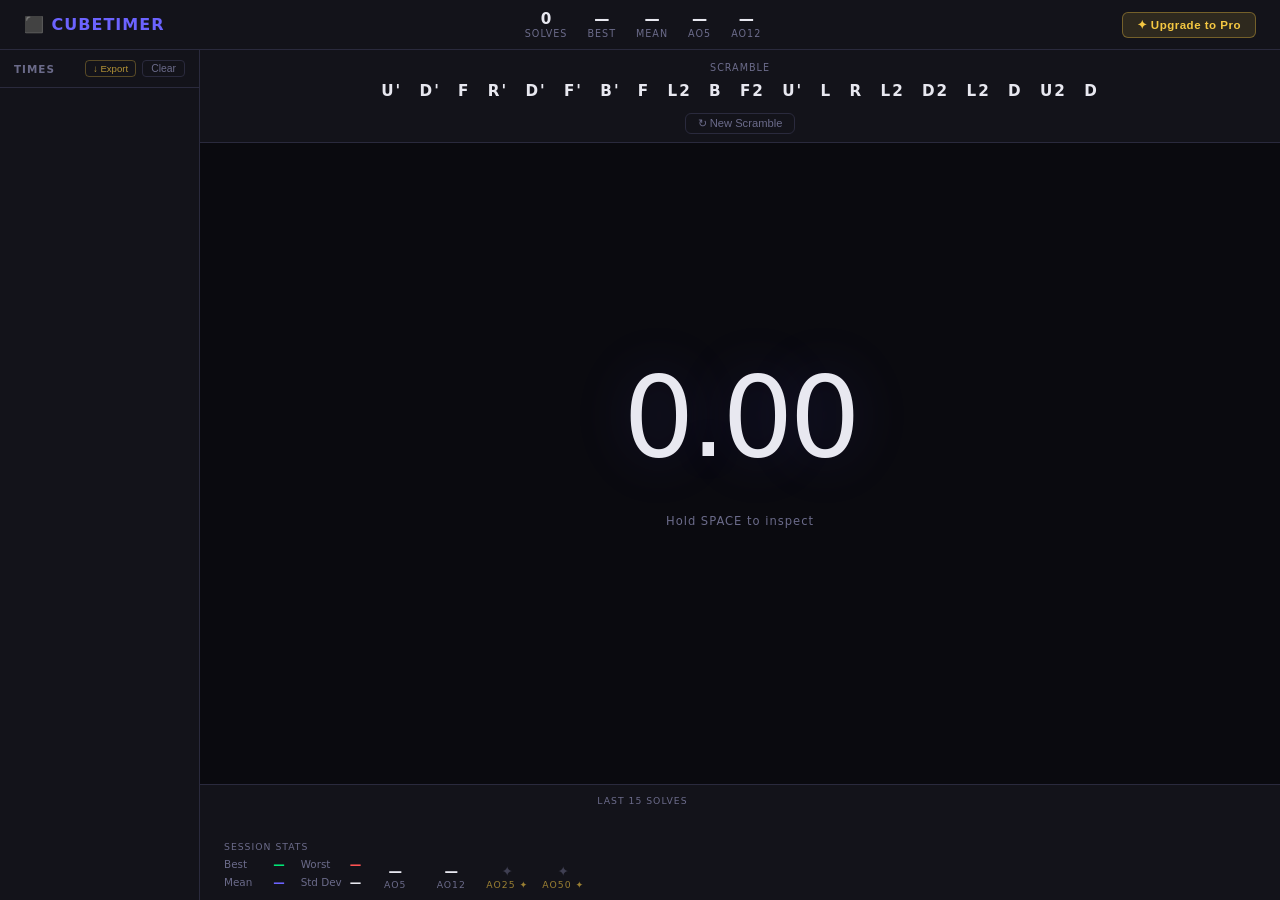
==== commit 3f848460: "payment integration" ====
--- a/Final/index.html
+++ b/Final/index.html
@@ -6,7 +6,6 @@
   <meta name="viewport" content="width=device-width, initial-scale=1.0">
   <title>Rubik's Cube Timer</title>
   <link rel="stylesheet" href="styles.css">
-
 </head>
 
 <body>
@@ -35,13 +34,17 @@
           <div class="stat-lbl">Ao12</div>
         </div>
       </div>
+      <button class="upgrade-btn" id="upgradeBtn">✦ Upgrade to Pro</button>
     </header>
 
     <div class="main">
       <div class="sidebar">
         <div class="sidebar-header">
           Times
-          <button class="clear-btn" id="clearBtn">Clear</button>
+          <div class="sidebar-header-actions">
+            <button class="export-btn pro-feature" id="exportBtn" title="Export — Pro feature">↓ Export</button>
+            <button class="clear-btn" id="clearBtn">Clear</button>
+          </div>
         </div>
         <div class="times-list" id="timesList"></div>
       </div>
@@ -73,27 +76,18 @@
 
         <!-- BOTTOM STRIP -->
         <div class="bottom-strip">
-          <!-- Cube Net -->
-          <div class="cube-net-wrap">
+          <div class="cube-net-wrap"></div>
 
-          </div>
-
-          <!-- Stats -->
           <div class="stats-panel">
             <div class="stats-title">Session Stats</div>
             <div class="stat-grid">
-              <div class="stat-row"><span class="stat-row-lbl">Best</span><span class="stat-row-val green"
-                  id="s-best">—</span></div>
-              <div class="stat-row"><span class="stat-row-lbl">Worst</span><span class="stat-row-val red"
-                  id="s-worst">—</span></div>
-              <div class="stat-row"><span class="stat-row-lbl">Mean</span><span class="stat-row-val accent"
-                  id="s-mean">—</span></div>
-              <div class="stat-row"><span class="stat-row-lbl">Std Dev</span><span class="stat-row-val"
-                  id="s-std">—</span></div>
+              <div class="stat-row"><span class="stat-row-lbl">Best</span><span class="stat-row-val green" id="s-best">—</span></div>
+              <div class="stat-row"><span class="stat-row-lbl">Worst</span><span class="stat-row-val red" id="s-worst">—</span></div>
+              <div class="stat-row"><span class="stat-row-lbl">Mean</span><span class="stat-row-val accent" id="s-mean">—</span></div>
+              <div class="stat-row"><span class="stat-row-lbl">Std Dev</span><span class="stat-row-val" id="s-std">—</span></div>
             </div>
           </div>
 
-          <!-- AO chips -->
           <div class="ao-chips">
             <div class="ao-chip">
               <div class="ao-chip-val" id="ao-ao5">—</div>
@@ -103,17 +97,16 @@
               <div class="ao-chip-val" id="ao-ao12">—</div>
               <div class="ao-chip-lbl">Ao12</div>
             </div>
-            <div class="ao-chip">
+            <div class="ao-chip pro-feature" id="ao-ao25-chip">
               <div class="ao-chip-val" id="ao-ao25">—</div>
-              <div class="ao-chip-lbl">Ao25</div>
+              <div class="ao-chip-lbl">Ao25 ✦</div>
             </div>
-            <div class="ao-chip">
+            <div class="ao-chip pro-feature" id="ao-ao50-chip">
               <div class="ao-chip-val" id="ao-ao50">—</div>
-              <div class="ao-chip-lbl">Ao50</div>
+              <div class="ao-chip-lbl">Ao50 ✦</div>
             </div>
           </div>
 
-          <!-- Graph -->
           <div class="graph-wrap">
             <div class="graph-title">Last 15 Solves</div>
             <canvas id="graph"></canvas>
@@ -122,6 +115,50 @@
       </div>
     </div>
   </div>
+
+  <!-- PRO UPGRADE MODAL -->
+  <div class="modal-overlay" id="modalOverlay">
+    <div class="modal" id="proModal">
+      <button class="modal-close" id="modalClose">✕</button>
+
+      <div class="modal-header">
+        <div class="modal-badge">✦ PRO</div>
+        <div class="modal-title">Cubing Pro</div>
+        <div class="modal-subtitle">Level up your solving session</div>
+        <div class="modal-price">
+          <span class="price-dollar">$</span>
+          <span class="price-amount">3</span>
+          <span class="price-period">/ month</span>
+        </div>
+      </div>
+
+      <div class="modal-body">
+        <div class="modal-plan-current">
+          <span class="plan-label">Current plan: <strong>Free</strong></span>
+          <span class="plan-badge">Free</span>
+        </div>
+
+        <ul class="feature-list">
+          <li><span class="feat-icon">☁</span><span class="feat-text">Unlimited cloud backups</span></li>
+          <li><span class="feat-icon">📈</span><span class="feat-text">Advanced graphs &amp; analytics</span></li>
+          <li><span class="feat-icon">🎨</span><span class="feat-text">Custom themes</span></li>
+          <li><span class="feat-icon">↓</span><span class="feat-text">Export solve history</span></li>
+          <li><span class="feat-icon">🚀</span><span class="feat-text">Early access to new features</span></li>
+        </ul>
+
+        <button class="modal-cta" id="checkoutBtn">Start free 7-day trial</button>
+        <div class="modal-fine-print">Cancel anytime · No credit card required for trial</div>
+
+        <div class="modal-divider"></div>
+
+        <div class="modal-guarantee">
+          <span class="guarantee-icon">🔒</span>
+          <span>Secure payment · Instant access · Cancel any time</span>
+        </div>
+      </div>
+    </div>
+  </div>
+
   <script src="script.js"></script>
 </body>
 
--- a/Final/styles.css
+++ b/Final/styles.css
@@ -16,6 +16,8 @@
     --red: #ff5252;
     --yellow: #ffd740;
     --border: #2a2a3d;
+    --pro: #f5c842;
+    --pro-dim: rgba(245, 200, 66, 0.12);
 }
 
 body {
@@ -72,6 +74,27 @@
     letter-spacing: 1px;
 }
 
+/* UPGRADE BUTTON */
+.upgrade-btn {
+    background: var(--pro-dim);
+    border: 1px solid rgba(245, 200, 66, 0.35);
+    color: var(--pro);
+    padding: 5px 14px;
+    border-radius: 6px;
+    cursor: pointer;
+    font-size: .72rem;
+    font-weight: 700;
+    letter-spacing: .5px;
+    transition: all .2s;
+    white-space: nowrap;
+}
+
+.upgrade-btn:hover {
+    background: rgba(245, 200, 66, 0.2);
+    border-color: var(--pro);
+    box-shadow: 0 0 12px rgba(245, 200, 66, 0.15);
+}
+
 .main {
     display: flex;
     flex: 1;
@@ -103,6 +126,29 @@
     flex-shrink: 0;
 }
 
+.sidebar-header-actions {
+    display: flex;
+    gap: 6px;
+    align-items: center;
+}
+
+.export-btn {
+    background: none;
+    border: 1px solid rgba(245, 200, 66, 0.3);
+    color: rgba(245, 200, 66, 0.7);
+    padding: 2px 7px;
+    border-radius: 4px;
+    cursor: pointer;
+    font-size: .6rem;
+    transition: all .2s;
+}
+
+.export-btn:hover {
+    border-color: var(--pro);
+    color: var(--pro);
+    background: var(--pro-dim);
+}
+
 .clear-btn {
     background: none;
     border: 1px solid var(--border);
@@ -171,13 +217,8 @@
     font-variant-numeric: tabular-nums;
 }
 
-.entry-time.best {
-    color: var(--green);
-}
-
-.entry-time.worst {
-    color: var(--red);
-}
+.entry-time.best { color: var(--green); }
+.entry-time.worst { color: var(--red); }
 
 .entry-del {
     background: none;
@@ -191,13 +232,8 @@
     transition: opacity .2s;
 }
 
-.time-entry:hover .entry-del {
-    opacity: 1;
-}
-
-.entry-del:hover {
-    color: var(--red);
-}
+.time-entry:hover .entry-del { opacity: 1; }
+.entry-del:hover { color: var(--red); }
 
 /* CENTER */
 .center {
@@ -209,7 +245,6 @@
     position: relative;
 }
 
-/* TOP: scramble */
 .scramble-area {
     width: 100%;
     padding: 12px 20px 8px;
@@ -287,9 +322,7 @@
     transition: opacity .3s;
 }
 
-.inspect-ring.visible {
-    opacity: 1;
-}
+.inspect-ring.visible { opacity: 1; }
 
 .inspect-ring svg {
     position: absolute;
@@ -351,7 +384,6 @@
     letter-spacing: 1px;
 }
 
-/* Penalty row — sits below hint, always visible space */
 .penalty-row {
     display: flex;
     gap: 8px;
@@ -371,26 +403,10 @@
     visibility: hidden;
 }
 
-.pen-btn.show {
-    visibility: visible;
-}
-
-.pen-btn:hover {
-    border-color: var(--red);
-    color: var(--red);
-}
-
-.pen-btn.active {
-    background: var(--accent);
-    color: white;
-    border-color: var(--accent);
-}
-
-.pen-btn.active-red {
-    background: var(--red);
-    color: white;
-    border-color: var(--red);
-}
+.pen-btn.show { visibility: visible; }
+.pen-btn:hover { border-color: var(--red); color: var(--red); }
+.pen-btn.active { background: var(--accent); color: white; border-color: var(--accent); }
+.pen-btn.active-red { background: var(--red); color: white; border-color: var(--red); }
 
 /* BOTTOM STRIP */
 .bottom-strip {
@@ -404,10 +420,7 @@
     background: var(--surface);
 }
 
-/* Cube net */
-.cube-net-wrap {
-    flex-shrink: 0;
-}
+.cube-net-wrap { flex-shrink: 0; }
 
 .cube-net-label {
     font-size: .58rem;
@@ -418,14 +431,9 @@
     text-align: center;
 }
 
-#cubeCanvas {
-    display: block;
-}
-
-/* Stats */
-.stats-panel {
-    flex-shrink: 0;
-}
+#cubeCanvas { display: block; }
+
+.stats-panel { flex-shrink: 0; }
 
 .stats-title {
     font-size: .58rem;
@@ -460,23 +468,45 @@
     white-space: nowrap;
 }
 
-.stat-row-val.green {
-    color: var(--green);
-}
-
-.stat-row-val.red {
-    color: var(--red);
-}
-
-.stat-row-val.accent {
-    color: var(--accent);
-}
-
-/* Graph */
-.graph-wrap {
-    flex: 1;
-    min-width: 0;
-}
+.stat-row-val.green { color: var(--green); }
+.stat-row-val.red { color: var(--red); }
+.stat-row-val.accent { color: var(--accent); }
+
+/* Pro-gated ao chips */
+.ao-chips {
+    display: flex;
+    gap: 8px;
+    flex-shrink: 0;
+}
+
+.ao-chip {
+    text-align: center;
+    min-width: 48px;
+}
+
+.ao-chip.pro-feature .ao-chip-lbl {
+    color: rgba(245, 200, 66, 0.6);
+}
+
+.ao-chip.pro-feature .ao-chip-val {
+    color: var(--muted);
+    opacity: 0.5;
+}
+
+.ao-chip-val {
+    font-size: .85rem;
+    font-weight: 700;
+    font-variant-numeric: tabular-nums;
+}
+
+.ao-chip-lbl {
+    font-size: .58rem;
+    color: var(--muted);
+    text-transform: uppercase;
+    letter-spacing: 1px;
+}
+
+.graph-wrap { flex: 1; min-width: 0; }
 
 .graph-title {
     font-size: .58rem;
@@ -490,4 +520,224 @@
     width: 100%;
     height: 80px;
     display: block;
-}+}
+
+/* ===== PRO MODAL ===== */
+.modal-overlay {
+    display: none;
+    position: fixed;
+    inset: 0;
+    background: rgba(0, 0, 0, 0.7);
+    z-index: 1000;
+    align-items: center;
+    justify-content: center;
+    backdrop-filter: blur(4px);
+}
+
+.modal-overlay.open {
+    display: flex;
+}
+
+.modal {
+    background: #13131a;
+    border: 1px solid rgba(245, 200, 66, 0.2);
+    border-radius: 16px;
+    width: 380px;
+    max-width: calc(100vw - 32px);
+    position: relative;
+    overflow: hidden;
+    animation: modalIn .2s ease;
+}
+
+@keyframes modalIn {
+    from { opacity: 0; transform: scale(0.96) translateY(8px); }
+    to   { opacity: 1; transform: scale(1) translateY(0); }
+}
+
+.modal::before {
+    content: '';
+    position: absolute;
+    top: 0; left: 0; right: 0;
+    height: 2px;
+    background: linear-gradient(90deg, transparent, var(--pro), transparent);
+}
+
+.modal-close {
+    position: absolute;
+    top: 12px;
+    right: 14px;
+    background: none;
+    border: none;
+    color: var(--muted);
+    font-size: .85rem;
+    cursor: pointer;
+    padding: 4px 6px;
+    border-radius: 4px;
+    transition: color .15s;
+    z-index: 1;
+}
+
+.modal-close:hover { color: var(--text); }
+
+.modal-header {
+    padding: 28px 28px 20px;
+    text-align: center;
+    border-bottom: 1px solid var(--border);
+}
+
+.modal-badge {
+    display: inline-block;
+    font-size: .6rem;
+    font-weight: 800;
+    letter-spacing: 2px;
+    color: var(--pro);
+    border: 1px solid rgba(245, 200, 66, 0.4);
+    background: var(--pro-dim);
+    padding: 3px 10px;
+    border-radius: 20px;
+    margin-bottom: 10px;
+}
+
+.modal-title {
+    font-size: 1.6rem;
+    font-weight: 700;
+    color: var(--text);
+    margin-bottom: 4px;
+}
+
+.modal-subtitle {
+    font-size: .8rem;
+    color: var(--muted);
+    margin-bottom: 14px;
+}
+
+.modal-price {
+    display: flex;
+    align-items: baseline;
+    justify-content: center;
+    gap: 3px;
+}
+
+.price-dollar {
+    font-size: 1.2rem;
+    font-weight: 400;
+    color: var(--pro);
+    margin-top: 6px;
+}
+
+.price-amount {
+    font-size: 3rem;
+    font-weight: 700;
+    color: var(--pro);
+    line-height: 1;
+    letter-spacing: -2px;
+}
+
+.price-period {
+    font-size: .8rem;
+    color: var(--muted);
+}
+
+.modal-body {
+    padding: 20px 28px 24px;
+}
+
+.modal-plan-current {
+    display: flex;
+    justify-content: space-between;
+    align-items: center;
+    background: var(--surface2);
+    border: 1px solid var(--border);
+    border-radius: 8px;
+    padding: 8px 12px;
+    margin-bottom: 18px;
+}
+
+.plan-label {
+    font-size: .72rem;
+    color: var(--muted);
+}
+
+.plan-label strong {
+    color: var(--text);
+}
+
+.plan-badge {
+    font-size: .6rem;
+    background: var(--surface);
+    border: 1px solid var(--border);
+    color: var(--muted);
+    padding: 2px 8px;
+    border-radius: 4px;
+}
+
+.feature-list {
+    list-style: none;
+    margin: 0 0 20px;
+    padding: 0;
+    display: flex;
+    flex-direction: column;
+    gap: 10px;
+}
+
+.feature-list li {
+    display: flex;
+    align-items: center;
+    gap: 12px;
+    font-size: .82rem;
+    color: var(--text);
+}
+
+.feat-icon {
+    width: 22px;
+    height: 22px;
+    display: flex;
+    align-items: center;
+    justify-content: center;
+    background: var(--pro-dim);
+    border: 1px solid rgba(245, 200, 66, 0.25);
+    border-radius: 6px;
+    font-size: .7rem;
+    flex-shrink: 0;
+}
+
+.modal-cta {
+    width: 100%;
+    padding: 12px;
+    background: var(--pro);
+    color: #0a0a0f;
+    border: none;
+    border-radius: 8px;
+    font-size: .9rem;
+    font-weight: 700;
+    cursor: pointer;
+    transition: opacity .15s, transform .1s;
+    letter-spacing: .3px;
+}
+
+.modal-cta:hover { opacity: .9; }
+.modal-cta:active { transform: scale(0.98); }
+
+.modal-fine-print {
+    text-align: center;
+    font-size: .65rem;
+    color: var(--muted);
+    margin-top: 8px;
+}
+
+.modal-divider {
+    border: none;
+    border-top: 1px solid var(--border);
+    margin: 16px 0;
+}
+
+.modal-guarantee {
+    display: flex;
+    align-items: center;
+    justify-content: center;
+    gap: 6px;
+    font-size: .65rem;
+    color: var(--muted);
+}
+
+.guarantee-icon { font-size: .8rem; }
